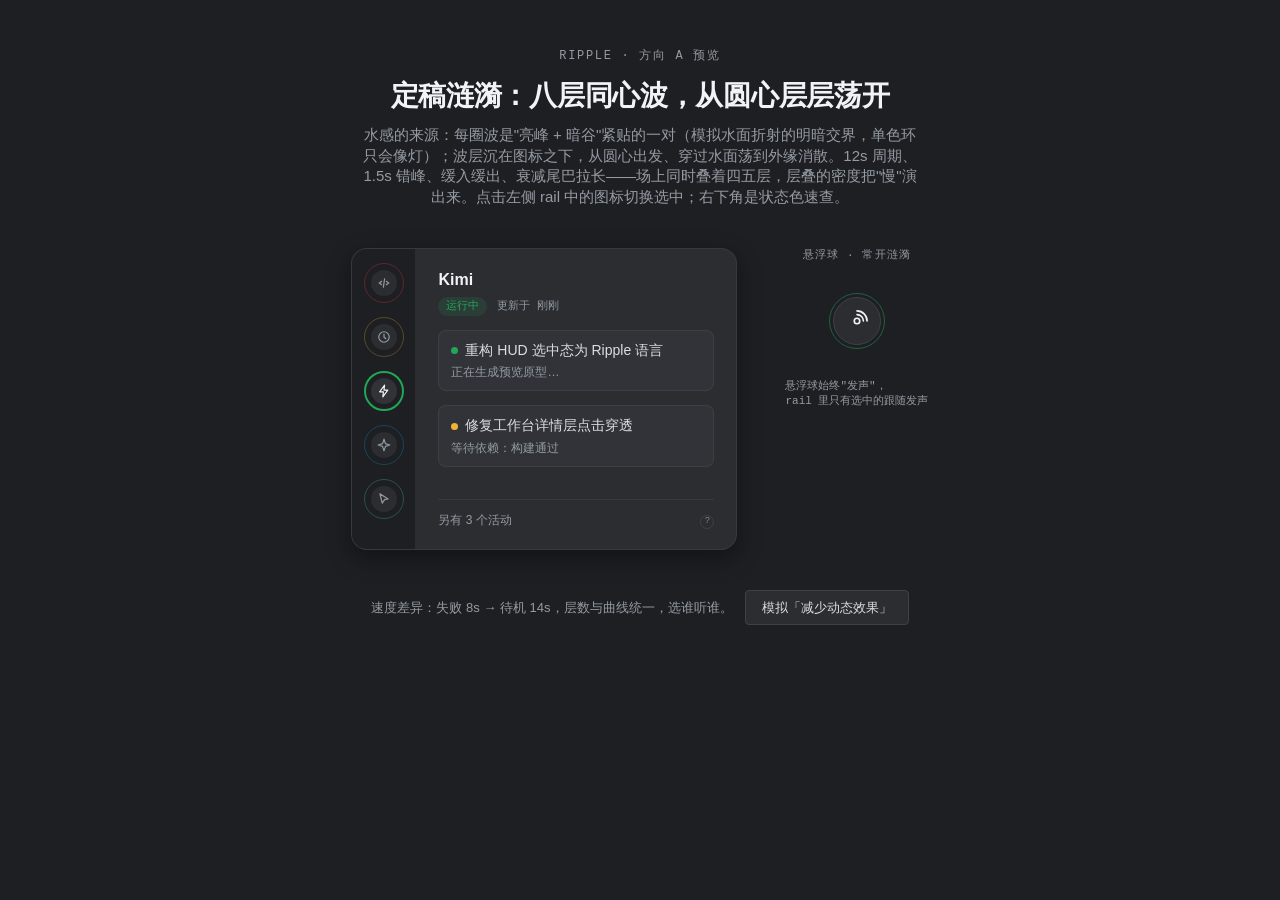
==== docs/prototypes/ripple-selection-preview.html @ 8c87ad19 "docs: 重写 README，从「是什么」改成「解决什么问题」 原 README 开篇是自造术语堆叠加免责声明，读者看不出这东西为什么值得装。 改为先讲切窗口查 Agent 状态的痛点，再讲只读边界" ====
<!doctype html>
<html lang="zh-CN">
<head>
<meta charset="utf-8">
<meta name="viewport" content="width=device-width, initial-scale=1">
<title>Ripple 选中态 · 方向 A 预览</title>
<style>
:root {
  --bg:           #313338;
  --surface:      #2b2d31;
  --surface-warm: #1e1f22;
  --fg:   #dbdee1;
  --fg-2: #f2f3f5;
  --muted: #949ba4;
  --meta:  #80848e;
  --border:      rgba(255, 255, 255, 0.06);
  --border-soft: #3f4147;
  --accent:        #5865f2;
  --accent-on:     #ffffff;
  --accent-hover:  #4752c4;
  --success: #23a55a;
  --warn:    #f0b232;
  --danger:  #f23f43;
  --info:    #00a8fc;
  --calm:    #3ba55d;
  --font-body: "gg sans", "Helvetica Neue", Helvetica, Arial, sans-serif;
  --font-mono: "gg mono", Consolas, "Andale Mono", "Courier New", Courier, monospace;
  --radius-sm: 4px;
  --radius-md: 8px;
  --radius-lg: 16px;
  --focus-ring: 0 0 0 3px rgba(88, 101, 242, 0.3);
}

* { box-sizing: border-box; margin: 0; padding: 0; }
html, body { height: 100%; }
body {
  font-family: var(--font-body);
  background: var(--surface-warm);
  color: var(--fg);
  font-size: 16px;
  line-height: 1.375;
  display: flex;
  flex-direction: column;
  align-items: center;
  padding: 48px 24px 64px;
  gap: 40px;
}

/* ---------- 顶部说明 ---------- */
.intro { max-width: 720px; text-align: center; }
.intro .eyebrow {
  font-family: var(--font-mono);
  font-size: 12px;
  letter-spacing: 0.14em;
  text-transform: uppercase;
  color: var(--muted);
  margin-bottom: 12px;
}
.intro h1 {
  font-size: 28px;
  font-weight: 700;
  color: var(--fg-2);
  letter-spacing: -0.01em;
  margin-bottom: 10px;
}
.intro p { color: var(--muted); font-size: 15px; max-width: 560px; margin: 0 auto; }

/* ---------- 演示舞台 ---------- */
.stage {
  display: flex;
  gap: 48px;
  align-items: flex-start;
  flex-wrap: wrap;
  justify-content: center;
}

/* ---------- HUD rail ---------- */
.hud {
  display: flex;
  background: var(--surface);
  border: 1px solid var(--border);
  border-radius: var(--radius-lg);
  overflow: hidden;
  box-shadow: rgba(0,0,0,0.4) 0 8px 24px;
}
.rail {
  width: 64px;
  background: var(--surface-warm);
  padding: 14px 0;
  display: flex;
  flex-direction: column;
  align-items: center;
  gap: 14px;
  border-right: 1px solid var(--border);
}

/* Agent 按钮：30pt 容器，圆形 */
.agent {
  position: relative;
  width: 40px;
  height: 40px;
  display: grid;
  place-items: center;
  background: none;
  border: none;
  cursor: pointer;
  border-radius: 50%;
  -webkit-tap-highlight-color: transparent;
}
.agent:focus-visible { outline: none; box-shadow: var(--focus-ring); }

/* 状态环（基础环，固定） */
.agent .ring {
  position: absolute;
  inset: 0;
  border-radius: 50%;
  border: 1.5px solid var(--c, var(--meta));
  opacity: 0.28;
  transition: opacity 200ms ease, border-width 200ms ease;
}

/* 图标 */
.agent .glyph {
  width: 26px;
  height: 26px;
  border-radius: 50%;
  display: grid;
  place-items: center;
  background: var(--surface);
  color: var(--muted);
  transition: color 200ms ease, background 200ms ease;
}
.agent .glyph svg { width: 14px; height: 14px; display: block; }

/* 涟漪层（定稿·路线 1）：八层同心波从圆心往外层层荡开。
   每圈波是"亮峰 + 暗谷"紧贴的一对（双层 box-shadow 模拟水面折射的明暗交界，
   单色环 = 灯效，亮暗成对 = 水感）；波层沉在图标之下（z-index 0），
   从图标边缘的水面露出来，不遮挡图标。
   12s 周期、1.5s 错峰、缓入缓出（出发平缓、不急切）、衰减尾巴拉长——
   场上同时存在四五层，层叠密度本身演出"慢"。 */
.agent .wave {
  position: absolute;
  border-radius: 50%;
  border: 1px solid transparent;
  opacity: 0;
  pointer-events: none;
  z-index: 0;
}

/* —— 未选中：环淡、涟漪静止 —— */
/* —— hover：环提亮一档，不起涟漪 —— */
.agent:hover .ring { opacity: 0.55; }
.agent:hover .glyph { color: var(--fg); }

/* —— 选中（方向 A 核心）：实色环 + 环略粗 + 双层错峰涟漪常开 —— */
.agent.selected .ring {
  opacity: 1;
  border-width: 2px;
}
.agent.selected .glyph {
  color: var(--fg-2);
  background: var(--bg);
}
.agent.selected .wave {
  animation: agent-ripple var(--dur, 12s) cubic-bezier(0.45, 0.08, 0.35, 1) infinite;
  will-change: inset, opacity;
}
.agent.selected .wave:nth-child(2) { animation-delay: calc(var(--dur, 12s) / -8); }
.agent.selected .wave:nth-child(3) { animation-delay: calc(var(--dur, 12s) / -8 * 2); }
.agent.selected .wave:nth-child(4) { animation-delay: calc(var(--dur, 12s) / -8 * 3); }
.agent.selected .wave:nth-child(5) { animation-delay: calc(var(--dur, 12s) / -8 * 4); }
.agent.selected .wave:nth-child(6) { animation-delay: calc(var(--dur, 12s) / -8 * 5); }
.agent.selected .wave:nth-child(7) { animation-delay: calc(var(--dur, 12s) / -8 * 6); }
.agent.selected .wave:nth-child(8) { animation-delay: calc(var(--dur, 12s) / -8 * 7); }

/* 波扫过时图标与环的轻微晃动（水面折射感，幅度 < 1px） */
.agent.selected .glyph, .agent.selected .ring { animation: bob var(--dur, 12s) ease-in-out infinite; }

/* 水波关键帧（40px 容器）：
   0%   —— inset 19px ≈ 半径 1px，波从真正的圆心出发，不弹亮
   26%  —— 缓慢显现到峰值 0.85（推迟到峰，中心不急切）
   50–90% —— 长尾巴衰减，每层"活"得久，场上同时叠着四五层
   100% —— 荡到容器外缘，明暗双影同时淡没，融入水面 */
@keyframes agent-ripple {
  0%   { inset: 19px; opacity: 0;
         box-shadow: 0 0 0 1.5px rgba(255,255,255,0.5), 0 0 0 3px rgba(0,0,0,0.4); }
  26%  { opacity: 0.85; }
  50%  { opacity: 0.55; }
  72%  { opacity: 0.28; }
  90%  { opacity: 0.10; }
  100% { inset: -2px; opacity: 0;
         box-shadow: 0 0 0 0.5px rgba(255,255,255,0.14), 0 0 0 1.5px rgba(0,0,0,0.12); }
}

@keyframes bob {
  0%, 100% { transform: translate(0, 0); }
  18% { transform: translate(0.6px, -0.8px); }
  42% { transform: translate(-0.5px, 0.6px); }
  68% { transform: translate(0, 0); }
}

/* 状态颜色与速度：失败最快，待机最慢（周期差异，层数与曲线统一） */
.agent[data-status="error"]   { --c: var(--danger);  --dur: 8s; }
.agent[data-status="waiting"] { --c: var(--warn);    --dur: 9.6s; }
.agent[data-status="review"]  { --c: var(--info);    --dur: 10.8s; }
.agent[data-status="running"] { --c: var(--success); --dur: 12s; }
.agent[data-status="idle"]    { --c: #4fd1c5;        --dur: 14s; }

/* ---------- 右侧内容面板（示意） ---------- */
.panel {
  width: 320px;
  padding: 20px 22px;
  display: flex;
  flex-direction: column;
  gap: 14px;
  min-height: 300px;
}
.panel-head { display: flex; flex-direction: column; gap: 6px; }
.panel-name {
  font-size: 16px;
  font-weight: 600;
  color: var(--fg-2);
}
.panel-meta {
  display: flex;
  align-items: center;
  gap: 10px;
  font-size: 12px;
}
.status-tag {
  font-family: var(--font-mono);
  font-size: 11px;
  padding: 2px 8px;
  border-radius: 9999px;
  color: var(--c, var(--muted));
  background: color-mix(in oklab, var(--c, var(--muted)) 14%, transparent);
  white-space: nowrap;
}
.panel-time { color: var(--muted); font-family: var(--font-mono); font-size: 11px; }

.task {
  background: var(--bg);
  border: 1px solid var(--border);
  border-radius: var(--radius-md);
  padding: 10px 12px;
  display: flex;
  flex-direction: column;
  gap: 4px;
}
.task-title { font-size: 14px; font-weight: 500; color: var(--fg); display: flex; align-items: center; gap: 7px; }
/* 颜色永远表示状态：每张任务卡带自己的状态点，Agent 环取任务中最紧急的那个 */
.task-dot {
  width: 7px;
  height: 7px;
  border-radius: 50%;
  background: var(--c, var(--muted));
  flex-shrink: 0;
}
.task-act { font-size: 12px; color: var(--muted); }
.panel-foot {
  margin-top: auto;
  padding-top: 12px;
  border-top: 1px solid var(--border);
  display: flex;
  align-items: flex-end;
  justify-content: space-between;
  gap: 12px;
  font-size: 12px;
  color: var(--muted);
}

/* 状态图例：收成右下角一个小圆钮，hover/聚焦时向上展开，平时不拉长面板 */
.legend-wrap { position: relative; flex-shrink: 0; }
.legend-toggle {
  width: 14px;
  height: 14px;
  border-radius: 50%;
  border: 1px solid var(--border-soft);
  background: transparent;
  color: var(--meta);
  font-family: var(--font-mono);
  font-size: 9px;
  line-height: 1;
  display: flex;
  align-items: center;
  justify-content: center;
  cursor: help;
  padding: 0;
  transition: color var(--motion-base) var(--ease-standard), border-color var(--motion-base) var(--ease-standard);
}
.legend-toggle:hover, .legend-toggle:focus-visible { color: var(--muted); border-color: var(--meta); }
.legend {
  position: absolute;
  right: 0;
  bottom: calc(100% + 8px);
  display: flex;
  flex-direction: column;
  gap: 4px;
  font-family: var(--font-mono);
  background: var(--surface-warm);
  border: 1px solid var(--border-soft);
  border-radius: var(--radius-md);
  padding: 8px 10px;
  box-shadow: var(--elev-raised);
  opacity: 0;
  visibility: hidden;
  transform: translateY(3px);
  transition: opacity var(--motion-base) var(--ease-standard), transform var(--motion-base) var(--ease-standard), visibility var(--motion-base);
  z-index: 10;
}
.legend-wrap:hover .legend,
.legend-wrap:focus-within .legend {
  opacity: 1;
  visibility: visible;
  transform: translateY(0);
}
.legend {
  font-size: 10px;
  line-height: 1.4;
  color: var(--meta);
  text-align: left;
  flex-shrink: 0;
}
.legend span { display: flex; align-items: center; gap: 5px; white-space: nowrap; }
.legend .legend-note {
  color: var(--meta);
  margin-top: 6px;
  padding-top: 6px;
  border-top: 1px solid var(--border);
  white-space: normal;
  line-height: 1.5;
}
.legend i {
  width: 5px;
  height: 5px;
  border-radius: 50%;
  background: var(--c);
  flex-shrink: 0;
}

/* ---------- 悬浮球对照 ---------- */
.orb-wrap { display: flex; flex-direction: column; align-items: center; gap: 16px; }
.orb-label {
  font-family: var(--font-mono);
  font-size: 11px;
  letter-spacing: 0.1em;
  color: var(--muted);
  text-transform: uppercase;
}
.orb {
  position: relative;
  width: 84px;
  height: 84px;
  display: grid;
  place-items: center;
}
.orb .core {
  width: 48px;
  height: 48px;
  border-radius: 50%;
  background: var(--surface);
  border: 1px solid var(--border-soft);
  display: grid;
  place-items: center;
  color: var(--fg-2);
  position: relative;
  z-index: 1;
}
.orb .core svg { width: 22px; height: 22px; }
.orb .ring-base {
  position: absolute;
  inset: 14px;
  border-radius: 50%;
  border: 1.5px solid var(--success);
  opacity: 0.5;
}
.orb .wave {
  position: absolute;
  border-radius: 50%;
  border: 1px solid transparent;
  opacity: 0;
  pointer-events: none;
  z-index: 0;
  animation: orb-ripple 12s cubic-bezier(0.45, 0.08, 0.35, 1) infinite;
  will-change: inset, opacity;
}
.orb .wave:nth-child(2) { animation-delay: -1.5s; }
.orb .wave:nth-child(3) { animation-delay: -3s; }
.orb .wave:nth-child(4) { animation-delay: -4.5s; }
.orb .wave:nth-child(5) { animation-delay: -6s; }
.orb .wave:nth-child(6) { animation-delay: -7.5s; }
.orb .wave:nth-child(7) { animation-delay: -9s; }
.orb .wave:nth-child(8) { animation-delay: -10.5s; }
.orb .core, .orb .ring-base { animation: bob 12s ease-in-out infinite; }

/* 悬浮球（84px 容器）：同一套水波语言，从圆心荡到外缘 */
@keyframes orb-ripple {
  0%   { inset: 41px; opacity: 0;
         box-shadow: 0 0 0 1.5px rgba(255,255,255,0.5), 0 0 0 3px rgba(0,0,0,0.4); }
  26%  { opacity: 0.85; }
  50%  { opacity: 0.55; }
  72%  { opacity: 0.28; }
  90%  { opacity: 0.10; }
  100% { inset: -2px; opacity: 0;
         box-shadow: 0 0 0 0.5px rgba(255,255,255,0.14), 0 0 0 1.5px rgba(0,0,0,0.12); }
}

/* ---------- 控制条 ---------- */
.controls {
  display: flex;
  gap: 12px;
  align-items: center;
  flex-wrap: wrap;
  justify-content: center;
}
.controls .hint { font-size: 13px; color: var(--muted); }
.toggle-motion {
  font: inherit;
  font-size: 13px;
  color: var(--fg);
  background: var(--surface);
  border: 1px solid var(--border-soft);
  border-radius: var(--radius-sm);
  padding: 8px 16px;
  cursor: pointer;
  transition: background 200ms ease;
}
.toggle-motion:hover { background: var(--bg); }
.toggle-motion:focus-visible { outline: none; box-shadow: var(--focus-ring); }

/* reduce motion：全部静止，只留环 */
body.reduce-motion .wave,
body.reduce-motion .agent.selected .wave,
body.reduce-motion .orb .wave { animation: none; opacity: 0; }
body.reduce-motion .agent.selected .glyph, body.reduce-motion .agent.selected .ring,
body.reduce-motion .orb .core, body.reduce-motion .orb .ring-base { animation: none; }
body.reduce-motion .agent.selected .ring { opacity: 1; border-width: 2px; }

@media (prefers-reduced-motion: reduce) {
  .wave, .agent.selected .wave, .orb .wave { animation: none !important; opacity: 0 !important; }
  .agent.selected .glyph, .agent.selected .ring, .orb .core, .orb .ring-base { animation: none !important; }
}
</style>
</head>
<body>

<div class="intro" data-od-id="intro">
  <div class="eyebrow">Ripple · 方向 A 预览</div>
  <h1>定稿涟漪：八层同心波，从圆心层层荡开</h1>
  <p>水感的来源：每圈波是"亮峰 + 暗谷"紧贴的一对（模拟水面折射的明暗交界，单色环只会像灯）；波层沉在图标之下，从圆心出发、穿过水面荡到外缘消散。12s 周期、1.5s 错峰、缓入缓出、衰减尾巴拉长——场上同时叠着四五层，层叠的密度把"慢"演出来。点击左侧 rail 中的图标切换选中；右下角是状态色速查。</p>
</div>

<div class="stage" data-od-id="stage">

  <!-- HUD 示意 -->
  <div class="hud" data-od-id="hud">
    <div class="rail" data-od-id="agent-rail" role="tablist" aria-label="Agent 列表">

      <button class="agent" data-status="error" data-name="Codex" data-tag="失败" data-time="14:02" role="tab" aria-selected="false" data-od-id="agent-codex">
        <span class="wave"></span><span class="wave"></span><span class="wave"></span><span class="wave"></span><span class="wave"></span><span class="wave"></span><span class="wave"></span><span class="wave"></span>
        <span class="ring"></span>
        <span class="glyph"><svg viewBox="0 0 24 24" fill="none" stroke="currentColor" stroke-width="2" stroke-linecap="round"><path d="M8 9l-4 3 4 3M16 9l4 3-4 3M13 5l-2 14"/></svg></span>
      </button>

      <button class="agent" data-status="waiting" data-name="Claude" data-tag="等待处理" data-time="13:47" role="tab" aria-selected="false" data-od-id="agent-claude">
        <span class="wave"></span><span class="wave"></span><span class="wave"></span><span class="wave"></span><span class="wave"></span><span class="wave"></span><span class="wave"></span><span class="wave"></span>
        <span class="ring"></span>
        <span class="glyph"><svg viewBox="0 0 24 24" fill="none" stroke="currentColor" stroke-width="2" stroke-linecap="round"><circle cx="12" cy="12" r="9"/><path d="M12 7v5l3 3"/></svg></span>
      </button>

      <button class="agent selected" data-status="running" data-name="Kimi" data-tag="运行中" data-time="刚刚" role="tab" aria-selected="true" data-od-id="agent-kimi">
        <span class="wave"></span><span class="wave"></span><span class="wave"></span><span class="wave"></span><span class="wave"></span><span class="wave"></span><span class="wave"></span><span class="wave"></span>
        <span class="ring"></span>
        <span class="glyph"><svg viewBox="0 0 24 24" fill="none" stroke="currentColor" stroke-width="2" stroke-linecap="round" stroke-linejoin="round"><path d="M13 2L4.5 13.5H11L10 22l8.5-11.5H12L13 2z"/></svg></span>
      </button>

      <button class="agent" data-status="review" data-name="Gemini" data-tag="完成待查验" data-time="12:30" role="tab" aria-selected="false" data-od-id="agent-gemini">
        <span class="wave"></span><span class="wave"></span><span class="wave"></span><span class="wave"></span><span class="wave"></span><span class="wave"></span><span class="wave"></span><span class="wave"></span>
        <span class="ring"></span>
        <span class="glyph"><svg viewBox="0 0 24 24" fill="none" stroke="currentColor" stroke-width="2" stroke-linecap="round" stroke-linejoin="round"><path d="M12 2l2.4 7.6L22 12l-7.6 2.4L12 22l-2.4-7.6L2 12l7.6-2.4L12 2z"/></svg></span>
      </button>

      <button class="agent" data-status="idle" data-name="Cursor" data-tag="待机" data-time="11:58" role="tab" aria-selected="false" data-od-id="agent-cursor">
        <span class="wave"></span><span class="wave"></span><span class="wave"></span><span class="wave"></span><span class="wave"></span><span class="wave"></span><span class="wave"></span><span class="wave"></span>
        <span class="ring"></span>
        <span class="glyph"><svg viewBox="0 0 24 24" fill="none" stroke="currentColor" stroke-width="2" stroke-linecap="round" stroke-linejoin="round"><path d="M5 3l14 9-6 1-4 6-4-16z"/></svg></span>
      </button>

    </div>

    <div class="panel" data-od-id="hud-panel">
      <div class="panel-head">
        <div class="panel-name" id="panelName">Kimi</div>
        <div class="panel-meta">
          <span class="status-tag" id="panelTag" style="--c: var(--success)">运行中</span>
          <span class="panel-time" id="panelTime">更新于 刚刚</span>
        </div>
      </div>
      <div class="task" data-od-id="task-1">
        <div class="task-title"><i class="task-dot" style="--c: var(--success)"></i>重构 HUD 选中态为 Ripple 语言</div>
        <div class="task-act">正在生成预览原型…</div>
      </div>
      <div class="task" data-od-id="task-2">
        <div class="task-title"><i class="task-dot" style="--c: var(--warn)"></i>修复工作台详情层点击穿透</div>
        <div class="task-act">等待依赖：构建通过</div>
      </div>
      <div class="panel-foot">
        <span>另有 3 个活动</span>
        <div class="legend-wrap" data-od-id="status-legend">
          <button class="legend-toggle" type="button" aria-label="状态颜色说明">?</button>
          <div class="legend">
            <span><i style="--c: var(--danger)"></i>失败</span>
            <span><i style="--c: var(--warn)"></i>等待处理</span>
            <span><i style="--c: var(--info)"></i>完成待查验</span>
            <span><i style="--c: var(--success)"></i>运行中</span>
            <span><i style="--c: #4fd1c5"></i>待机</span>
            <span class="legend-note">Agent 环取任务中最紧急状态</span>
          </div>
        </div>
      </div>
    </div>
  </div>

  <!-- 悬浮球对照 -->
  <div class="orb-wrap" data-od-id="orb-wrap">
    <div class="orb-label">悬浮球 · 常开涟漪</div>
    <div class="orb" data-od-id="orb">
      <span class="wave"></span><span class="wave"></span><span class="wave"></span><span class="wave"></span><span class="wave"></span><span class="wave"></span><span class="wave"></span><span class="wave"></span>
      <span class="ring-base"></span>
      <span class="core"><svg viewBox="0 0 24 24" fill="none" stroke="currentColor" stroke-width="1.8" stroke-linecap="round"><circle cx="12" cy="12" r="3"/><path d="M12 5a7 7 0 0 1 7 7M12 1a11 11 0 0 1 11 11"/></svg></span>
    </div>
    <div class="orb-label" style="text-transform:none; letter-spacing:0">悬浮球始终"发声"，<br>rail 里只有选中的跟随发声</div>
  </div>

</div>

<div class="controls" data-od-id="controls">
  <span class="hint">速度差异：失败 8s → 待机 14s，层数与曲线统一，选谁听谁。</span>
  <button class="toggle-motion" id="motionBtn" data-od-id="toggle-motion">模拟「减少动态效果」</button>
</div>

<script>
const agents = document.querySelectorAll('.agent');
const nameEl = document.getElementById('panelName');
const tagEl  = document.getElementById('panelTag');
const timeEl = document.getElementById('panelTime');
const colorMap = {
  error: 'var(--danger)', waiting: 'var(--warn)', review: 'var(--info)',
  running: 'var(--success)', idle: '#4fd1c5'
};

agents.forEach(btn => {
  btn.addEventListener('click', () => {
    agents.forEach(b => { b.classList.remove('selected'); b.setAttribute('aria-selected', 'false'); });
    btn.classList.add('selected');
    btn.setAttribute('aria-selected', 'true');
    nameEl.textContent = btn.dataset.name;
    tagEl.textContent = btn.dataset.tag;
    tagEl.style.setProperty('--c', colorMap[btn.dataset.status]);
    timeEl.textContent = '更新于 ' + btn.dataset.time;
  });
});

const motionBtn = document.getElementById('motionBtn');
motionBtn.addEventListener('click', () => {
  const on = document.body.classList.toggle('reduce-motion');
  motionBtn.textContent = on ? '恢复动态效果' : '模拟「减少动态效果」';
});
</script>
</body>
</html>
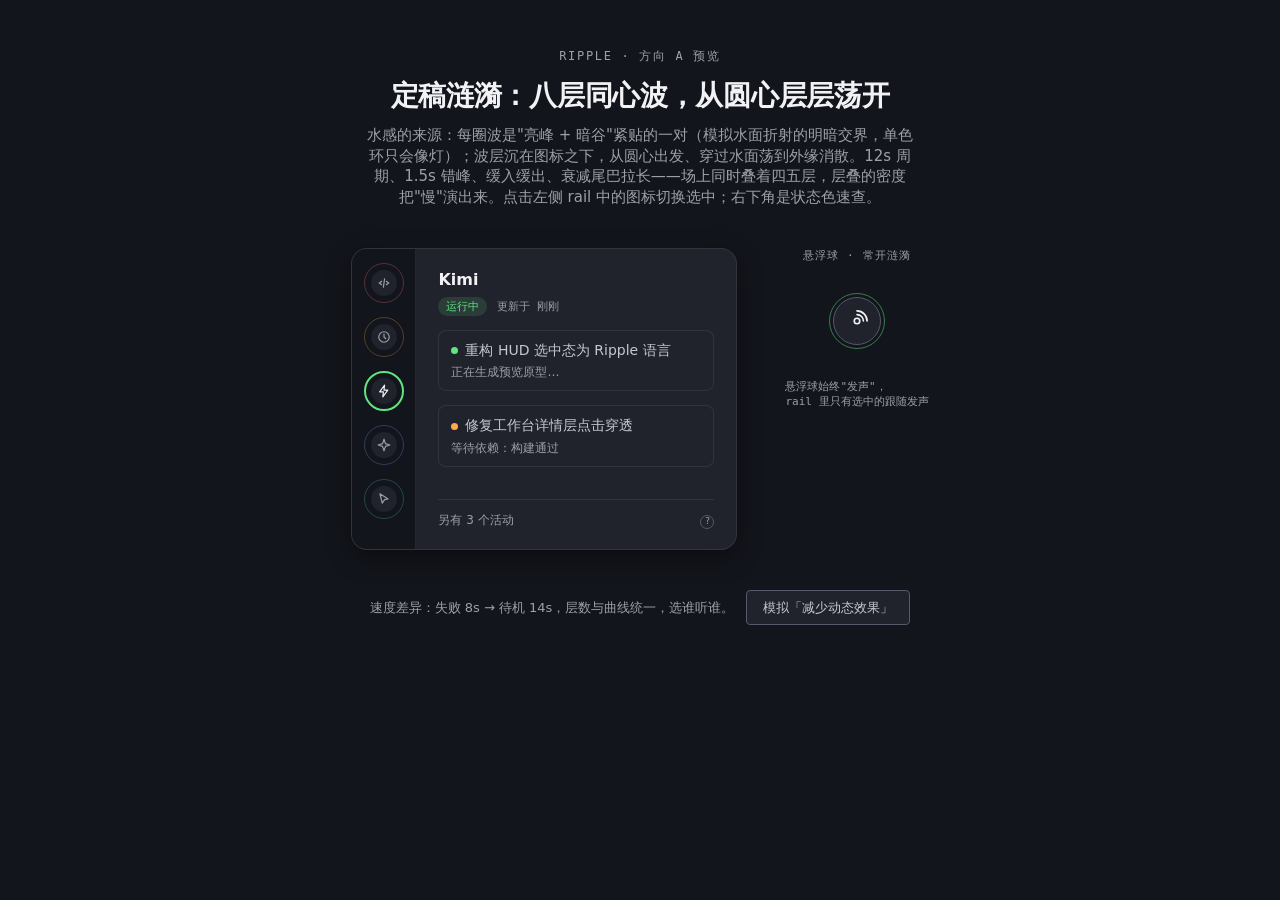
==== commit 122d10be: "fix(design): 涟漪原型的配色原本是 Discord 的，重新蒙皮成真实 token ripple-selection-preview.html 的整套 CSS 变量是 Discord 设计" ====
--- a/docs/prototypes/ripple-selection-preview.html
+++ b/docs/prototypes/ripple-selection-preview.html
@@ -5,30 +5,34 @@
 <meta name="viewport" content="width=device-width, initial-scale=1">
 <title>Ripple 选中态 · 方向 A 预览</title>
 <style>
+/* 配色与字体一律取自 design-systems/lantai/DESIGN.md（= 上线代码 CPStatusEngine 的
+   dark 槽）。2026-08-14 重新蒙皮：此前这里是 Discord 的设计系统（#313338 系灰、
+   Blurple #5865f2、gg sans 字体），与上线配色完全不同，被当成设计依据会把新界面
+   带向 Discord 的味道。这份原型的有效资产只有涟漪的几何与节奏，不是配色。 */
 :root {
-  --bg:           #313338;
-  --surface:      #2b2d31;
-  --surface-warm: #1e1f22;
-  --fg:   #dbdee1;
-  --fg-2: #f2f3f5;
-  --muted: #949ba4;
-  --meta:  #80848e;
-  --border:      rgba(255, 255, 255, 0.06);
-  --border-soft: #3f4147;
-  --accent:        #5865f2;
-  --accent-on:     #ffffff;
-  --accent-hover:  #4752c4;
-  --success: #23a55a;
-  --warn:    #f0b232;
-  --danger:  #f23f43;
-  --info:    #00a8fc;
-  --calm:    #3ba55d;
-  --font-body: "gg sans", "Helvetica Neue", Helvetica, Arial, sans-serif;
-  --font-mono: "gg mono", Consolas, "Andale Mono", "Courier New", Courier, monospace;
+  --bg:           #20222C;  /* surface：容器 */
+  --surface:      #20222C;
+  --surface-warm: #13151C;  /* bg：页面底 */
+  --fg:   #C7C7CF;          /* fg2 */
+  --fg-2: #F2F2F5;          /* fg */
+  --muted: #9E9FA8;
+  --meta:  #9E9FA8;
+  --border:      rgba(255, 255, 255, 0.08);  /* hairline */
+  --border-soft: #555969;                    /* border */
+  --accent:        #668FFF;
+  --accent-on:     #FFFFFF;
+  --accent-hover:  #5280FF;
+  --success: #61E380;  /* status.ready */
+  --warn:    #FFA84C;  /* status.attention */
+  --danger:  #FF787A;  /* status.failed */
+  --info:    #7AA3FF;  /* status.working */
+  --calm:    #61E380;
+  --font-body: -apple-system, BlinkMacSystemFont, "SF Pro Text", "PingFang SC", system-ui, sans-serif;
+  --font-mono: ui-monospace, "SF Mono", Menlo, monospace;
   --radius-sm: 4px;
   --radius-md: 8px;
-  --radius-lg: 16px;
-  --focus-ring: 0 0 0 3px rgba(88, 101, 242, 0.3);
+  --radius-lg: 16px;  /* radius.orb */
+  --focus-ring: 0 0 0 3px rgba(102, 143, 255, 0.3);
 }
 
 * { box-sizing: border-box; margin: 0; padding: 0; }
